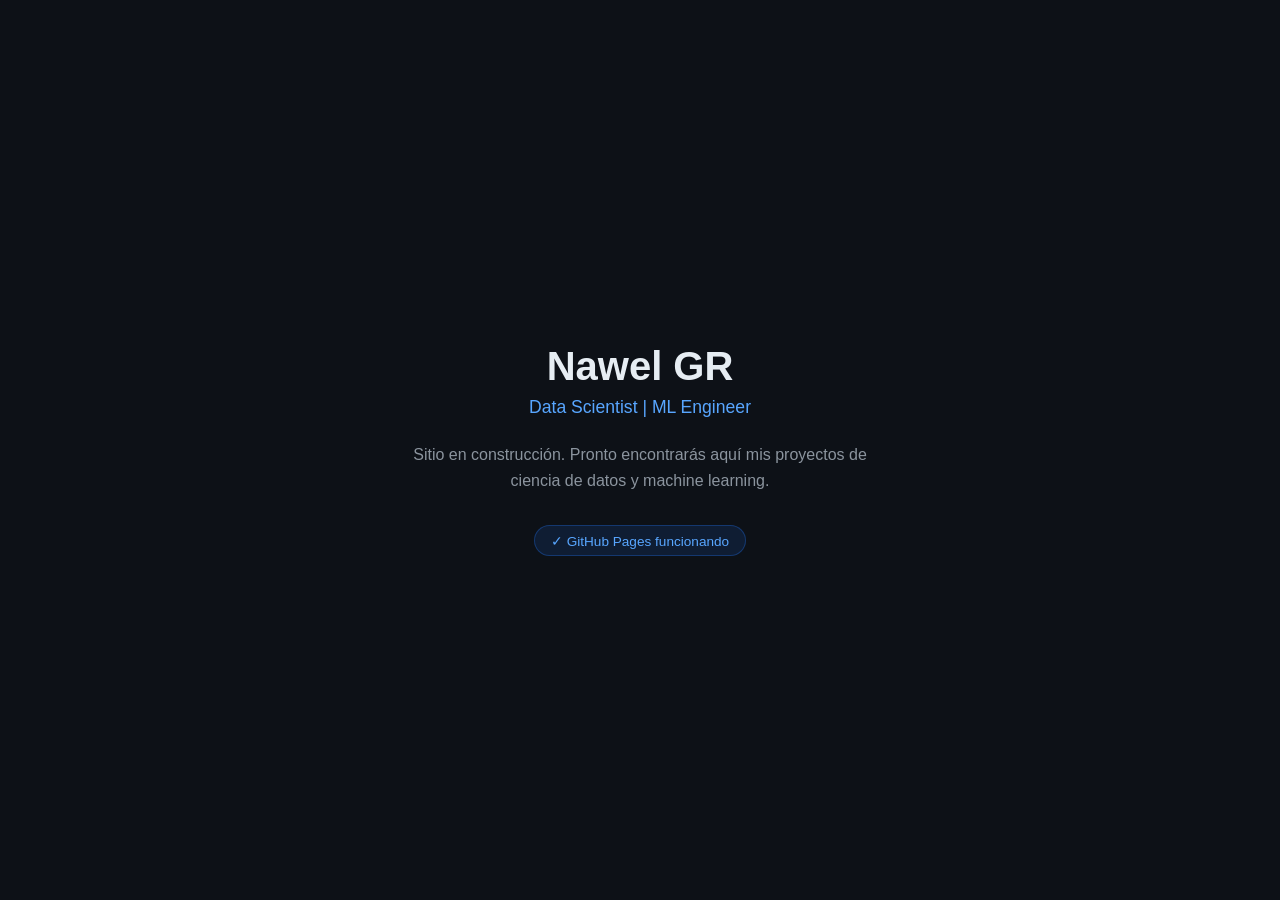
==== index.html @ 781b418b "Init" ====
<!DOCTYPE html>
<html lang="es">
<head>
  <meta charset="UTF-8">
  <meta name="viewport" content="width=device-width, initial-scale=1.0">
  <title>Nawel GR — Portafolio</title>
  <style>
    * { margin: 0; padding: 0; box-sizing: border-box; }
    body {
      font-family: -apple-system, BlinkMacSystemFont, "Segoe UI", Roboto, sans-serif;
      background: #0d1117;
      color: #e6edf3;
      min-height: 100vh;
      display: flex;
      align-items: center;
      justify-content: center;
      text-align: center;
      padding: 2rem;
    }
    .card { max-width: 500px; }
    h1 { font-size: 2.5rem; margin-bottom: 0.5rem; }
    .subtitle { color: #58a6ff; font-size: 1.1rem; margin-bottom: 1.5rem; }
    p { color: #8b949e; line-height: 1.6; }
    .badge {
      display: inline-block;
      margin-top: 2rem;
      padding: 0.4rem 1rem;
      background: #1f6feb22;
      border: 1px solid #1f6feb55;
      border-radius: 999px;
      color: #58a6ff;
      font-size: 0.85rem;
    }
  </style>
</head>
<body>
  <div class="card">
    <h1>Nawel GR</h1>
    <div class="subtitle">Data Scientist | ML Engineer</div>
    <p>Sitio en construcción. Pronto encontrarás aquí mis proyectos de ciencia de datos y machine learning.</p>
    <span class="badge">✓ GitHub Pages funcionando</span>
  </div>
</body>
</html>
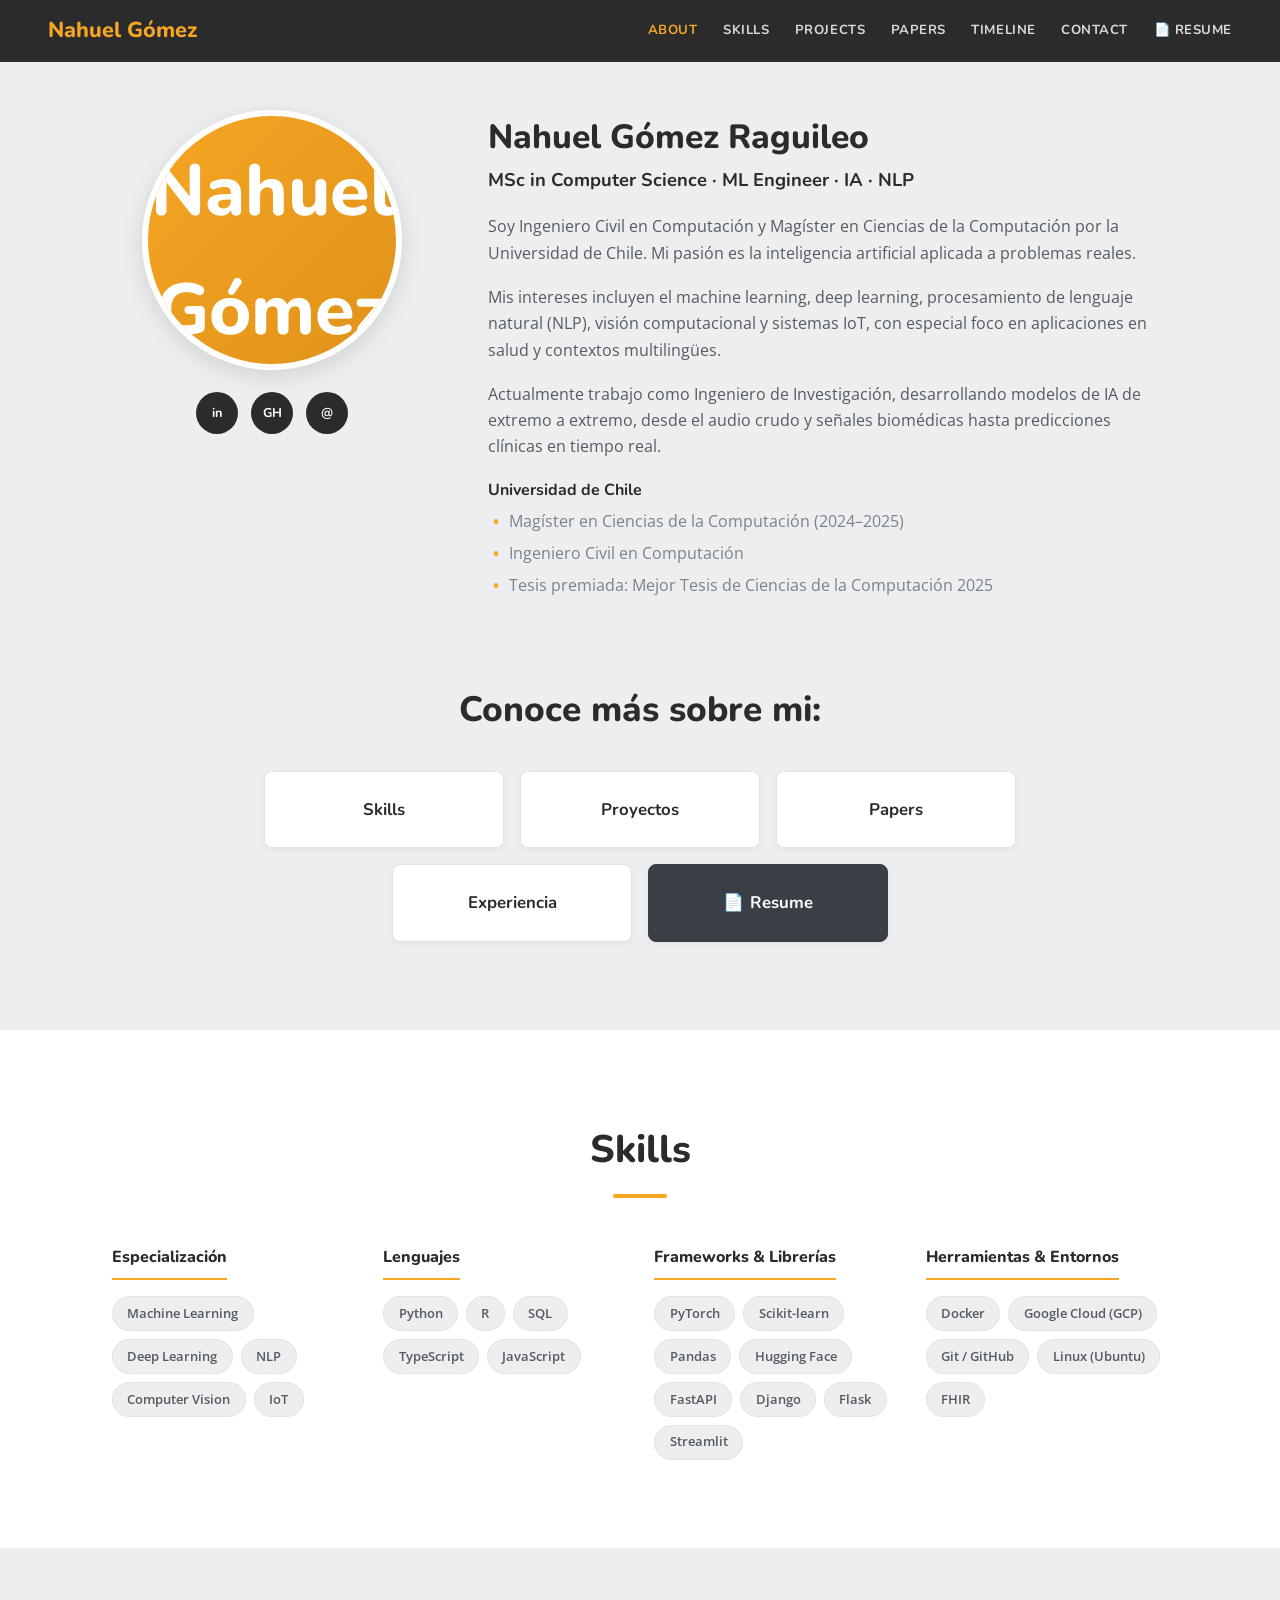
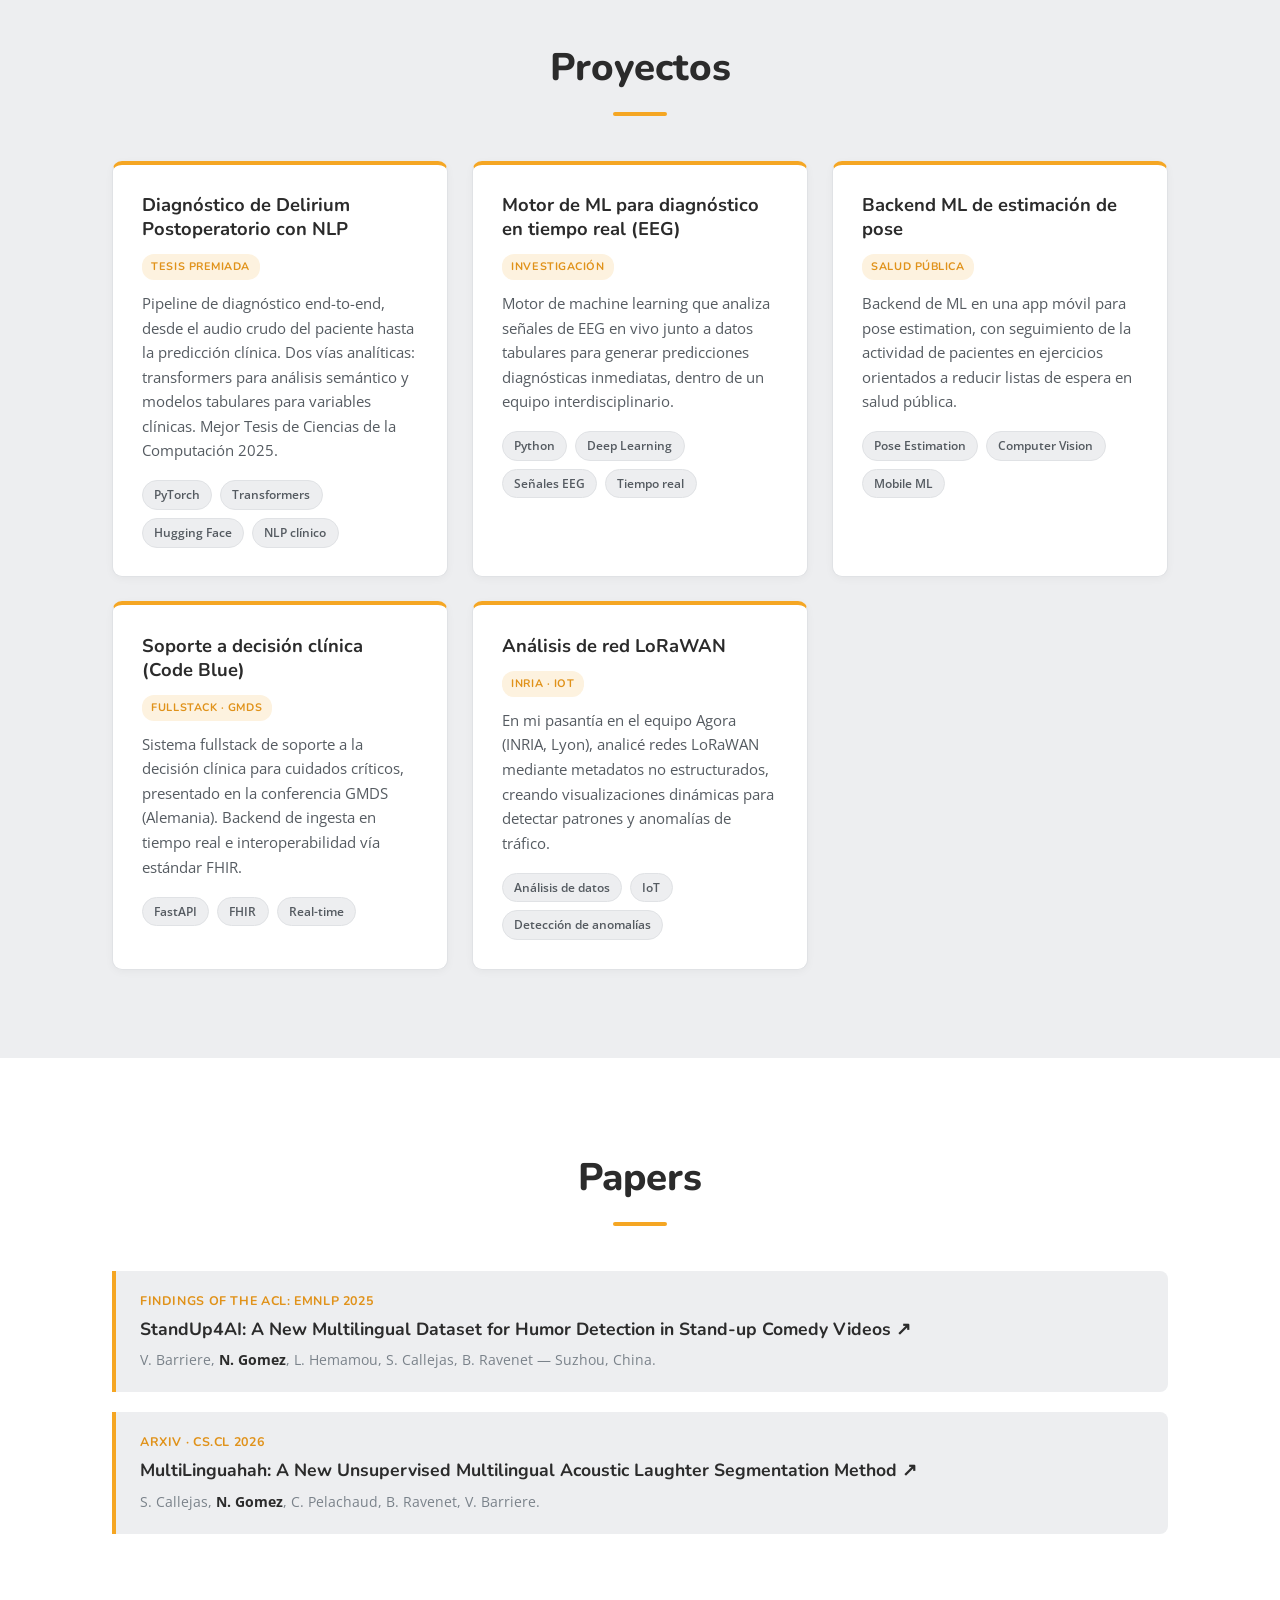
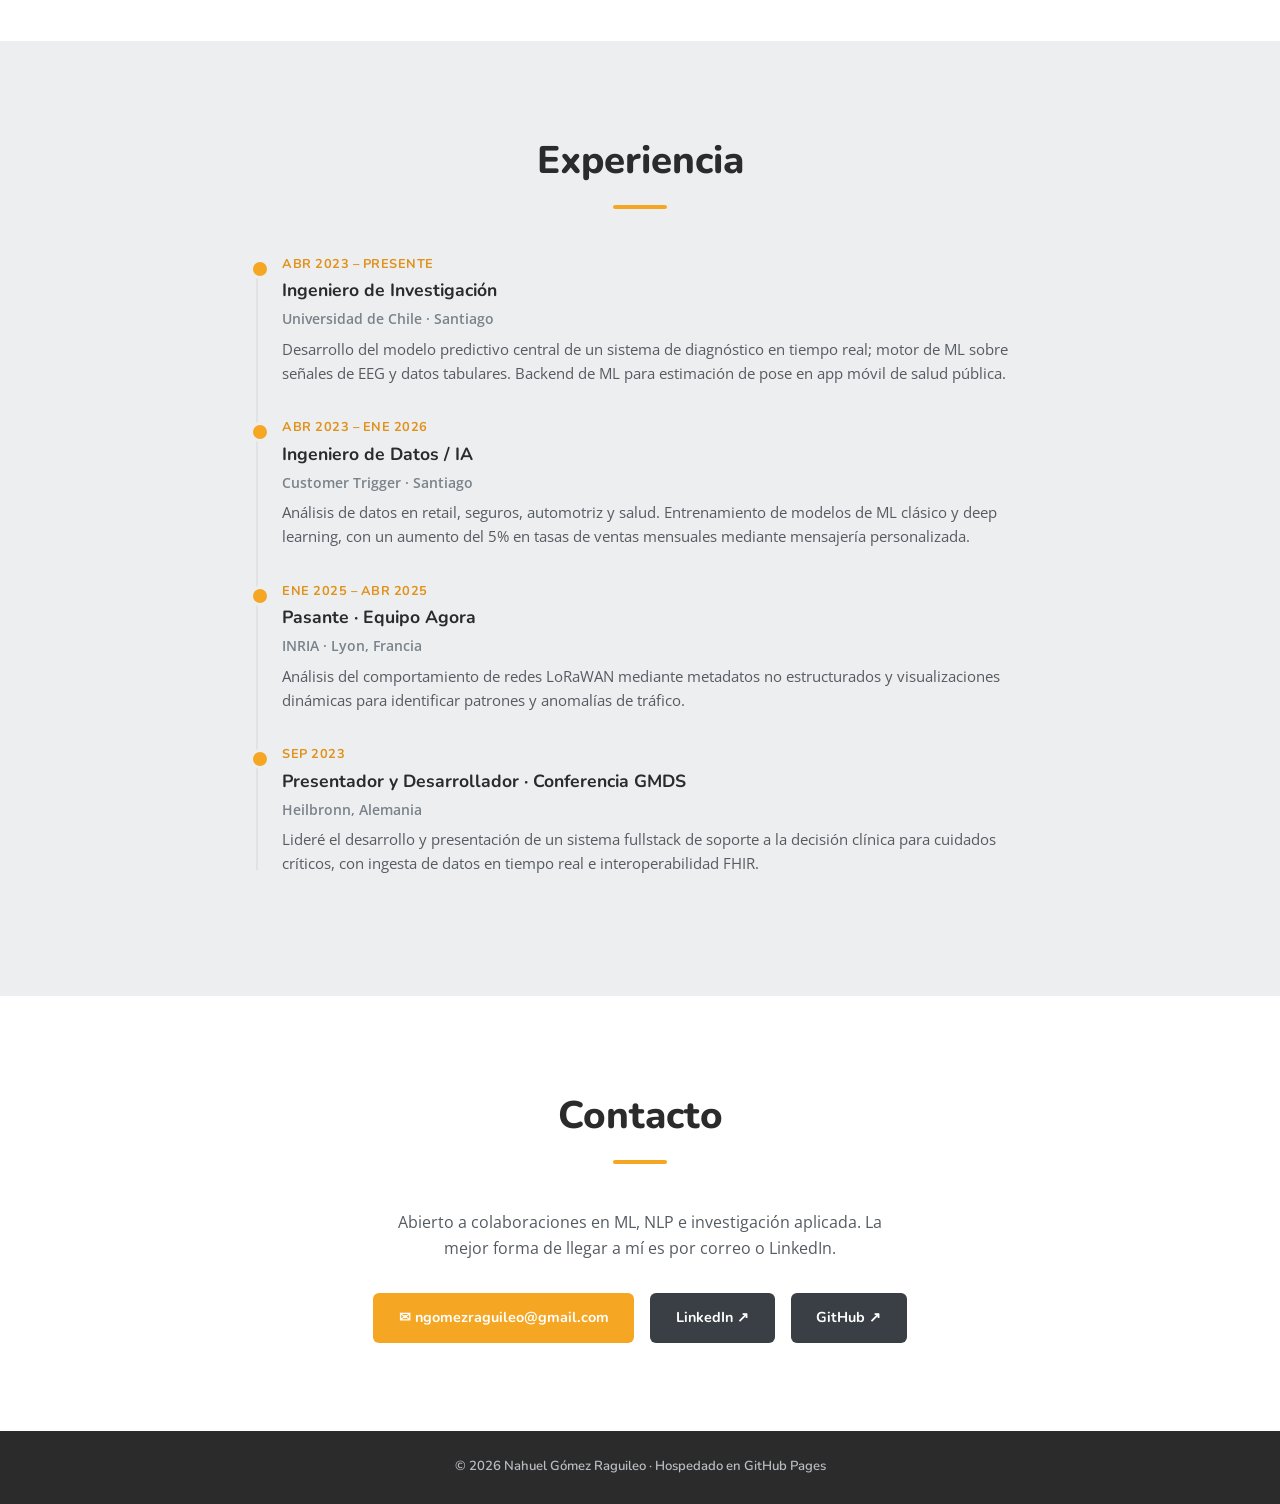
==== commit b4d66854: "Revamp index.html for personal portfolio Updated the HTML structure and styles for a personal portfo" ====
--- a/index.html
+++ b/index.html
@@ -1,44 +1,549 @@
 <!DOCTYPE html>
 <html lang="es">
 <head>
-  <meta charset="UTF-8">
-  <meta name="viewport" content="width=device-width, initial-scale=1.0">
-  <title>Nawel GR — Portafolio</title>
-  <style>
-    * { margin: 0; padding: 0; box-sizing: border-box; }
-    body {
-      font-family: -apple-system, BlinkMacSystemFont, "Segoe UI", Roboto, sans-serif;
-      background: #0d1117;
-      color: #e6edf3;
-      min-height: 100vh;
-      display: flex;
-      align-items: center;
-      justify-content: center;
-      text-align: center;
-      padding: 2rem;
-    }
-    .card { max-width: 500px; }
-    h1 { font-size: 2.5rem; margin-bottom: 0.5rem; }
-    .subtitle { color: #58a6ff; font-size: 1.1rem; margin-bottom: 1.5rem; }
-    p { color: #8b949e; line-height: 1.6; }
-    .badge {
-      display: inline-block;
-      margin-top: 2rem;
-      padding: 0.4rem 1rem;
-      background: #1f6feb22;
-      border: 1px solid #1f6feb55;
-      border-radius: 999px;
-      color: #58a6ff;
-      font-size: 0.85rem;
-    }
-  </style>
+<meta charset="UTF-8">
+<meta name="viewport" content="width=device-width, initial-scale=1.0">
+<title>Nahuel Gómez Raguileo — ML Engineer & Computer Scientist</title>
+<link rel="preconnect" href="https://fonts.googleapis.com">
+<link rel="preconnect" href="https://fonts.gstatic.com" crossorigin>
+<link href="https://fonts.googleapis.com/css2?family=Nunito:wght@600;700;800&family=Open+Sans:wght@400;600&display=swap" rel="stylesheet">
+<style>
+  :root {
+    --bg: #edeef0;
+    --white: #ffffff;
+    --nav: #2b2b2b;
+    --accent: #f5a623;
+    --accent-dark: #e0921a;
+    --heading: #2b2b2b;
+    --text: #555b61;
+    --text-soft: #7a828a;
+    --border: #e0e2e5;
+    --dark-btn: #3a3f45;
+    --dark-btn-hover: #2b2f34;
+    --head: 'Nunito', sans-serif;
+    --body: 'Open Sans', sans-serif;
+  }
+
+  * { margin: 0; padding: 0; box-sizing: border-box; }
+  html { scroll-behavior: smooth; scroll-padding-top: 80px; }
+  body {
+    font-family: var(--body);
+    background: var(--bg);
+    color: var(--text);
+    line-height: 1.65;
+    -webkit-font-smoothing: antialiased;
+  }
+  a { text-decoration: none; color: inherit; }
+  ::selection { background: var(--accent); color: #fff; }
+
+  /* -------- NAV -------- */
+  nav {
+    position: fixed;
+    top: 0; left: 0; right: 0;
+    z-index: 100;
+    background: var(--nav);
+    display: flex;
+    align-items: center;
+    justify-content: space-between;
+    padding: 0 clamp(1.2rem, 4vw, 3rem);
+    height: 62px;
+  }
+  .nav-name {
+    font-family: var(--head);
+    font-weight: 800;
+    font-size: 1.35rem;
+    color: var(--accent);
+  }
+  .nav-links { display: flex; align-items: center; gap: 1.6rem; }
+  .nav-links a {
+    font-family: var(--head);
+    font-weight: 700;
+    font-size: .82rem;
+    letter-spacing: .04em;
+    color: #d8dade;
+    text-transform: uppercase;
+    transition: color .2s;
+  }
+  .nav-links a:hover, .nav-links a.active { color: var(--accent); }
+  .nav-links a.pdf::before { content: '\1F4C4'; margin-right: .3rem; }
+  .nav-toggle { display: none; background: none; border: none; color: var(--accent); font-size: 1.6rem; cursor: pointer; }
+
+  /* -------- LAYOUT -------- */
+  .container { max-width: 1120px; margin: 0 auto; padding: 0 clamp(1.2rem, 4vw, 2rem); }
+  section { padding: clamp(3rem, 7vw, 5.5rem) 0; }
+  .section-title {
+    font-family: var(--head);
+    font-weight: 800;
+    font-size: clamp(1.8rem, 4vw, 2.4rem);
+    color: var(--heading);
+    text-align: center;
+    margin-bottom: 2.8rem;
+  }
+  .section-title::after {
+    content: '';
+    display: block;
+    width: 54px; height: 4px;
+    background: var(--accent);
+    border-radius: 2px;
+    margin: .8rem auto 0;
+  }
+
+  /* -------- HERO / ABOUT -------- */
+  #about { padding-top: calc(62px + 3rem); }
+  .hero {
+    display: grid;
+    grid-template-columns: 320px 1fr;
+    gap: 3.5rem;
+    align-items: start;
+  }
+  .hero-photo-col { text-align: center; }
+  .photo {
+    width: 260px; height: 260px;
+    border-radius: 50%;
+    margin: 0 auto;
+    object-fit: cover;
+    border: 6px solid var(--white);
+    box-shadow: 0 6px 22px rgba(0,0,0,.12);
+    background: linear-gradient(135deg, #f5a623, #e0921a);
+    display: flex;
+    align-items: center;
+    justify-content: center;
+    font-family: var(--head);
+    font-weight: 800;
+    font-size: 4.5rem;
+    color: #fff;
+  }
+  .socials { display: flex; justify-content: center; gap: .8rem; margin-top: 1.4rem; }
+  .socials a {
+    width: 42px; height: 42px;
+    border-radius: 50%;
+    background: var(--nav);
+    color: #fff;
+    display: flex;
+    align-items: center;
+    justify-content: center;
+    font-family: var(--head);
+    font-weight: 700;
+    font-size: .8rem;
+    transition: background .2s, transform .2s;
+  }
+  .socials a:hover { background: var(--accent); transform: translateY(-2px); }
+
+  .hero-name { font-family: var(--head); font-weight: 800; font-size: 2.1rem; color: var(--heading); }
+  .hero-role { font-family: var(--head); font-weight: 700; font-size: 1.15rem; color: var(--heading); margin-bottom: 1.4rem; }
+  .hero-text p { margin-bottom: 1.1rem; }
+  .hero-text .edu-title { font-family: var(--head); font-weight: 700; color: var(--heading); margin-bottom: .3rem; }
+  .hero-text ul { list-style: none; margin-bottom: 1.1rem; }
+  .hero-text ul li {
+    position: relative;
+    padding-left: 1.3rem;
+    margin-bottom: .35rem;
+    color: var(--text-soft);
+  }
+  .hero-text ul li::before { content: '•'; position: absolute; left: .3rem; color: var(--accent); font-weight: 700; }
+
+  /* -------- QUICK CARDS -------- */
+  .quick { text-align: center; }
+  .quick h2 { font-family: var(--head); font-weight: 800; font-size: clamp(1.6rem,4vw,2.2rem); color: var(--heading); margin-bottom: 2rem; }
+  .quick-grid { display: flex; flex-wrap: wrap; gap: 1rem; justify-content: center; max-width: 760px; margin: 0 auto; }
+  .quick-card {
+    flex: 1 1 200px;
+    max-width: 240px;
+    background: var(--white);
+    border: 1px solid var(--border);
+    border-radius: 8px;
+    padding: 1.5rem 1rem;
+    font-family: var(--head);
+    font-weight: 700;
+    font-size: 1.05rem;
+    color: var(--heading);
+    box-shadow: 0 2px 6px rgba(0,0,0,.05);
+    transition: transform .2s, box-shadow .2s, border-color .2s;
+  }
+  .quick-card:hover { transform: translateY(-3px); box-shadow: 0 8px 18px rgba(0,0,0,.1); border-color: var(--accent); }
+  .quick-card.dark { background: var(--dark-btn); color: #fff; border-color: var(--dark-btn); }
+  .quick-card.dark:hover { background: var(--dark-btn-hover); }
+  .quick-card.dark::before { content: '\1F4C4'; margin-right: .4rem; }
+
+  /* -------- SKILLS -------- */
+  #skills { background: var(--white); }
+  .skills-grid { display: grid; grid-template-columns: repeat(auto-fit, minmax(230px,1fr)); gap: 1.8rem; }
+  .skill-group h4 {
+    font-family: var(--head);
+    font-weight: 800;
+    font-size: 1rem;
+    color: var(--heading);
+    margin-bottom: 1rem;
+    padding-bottom: .5rem;
+    border-bottom: 2px solid var(--accent);
+    display: inline-block;
+  }
+  .chips { display: flex; flex-wrap: wrap; gap: .5rem; }
+  .chip {
+    background: var(--bg);
+    border: 1px solid var(--border);
+    border-radius: 20px;
+    padding: .35rem .9rem;
+    font-size: .82rem;
+    font-weight: 600;
+    color: var(--text);
+  }
+
+  /* -------- PROJECTS -------- */
+  .projects-grid { display: grid; grid-template-columns: repeat(auto-fit, minmax(320px,1fr)); gap: 1.5rem; }
+  .project {
+    background: var(--white);
+    border: 1px solid var(--border);
+    border-radius: 10px;
+    padding: 1.8rem;
+    box-shadow: 0 2px 8px rgba(0,0,0,.04);
+    transition: transform .2s, box-shadow .2s;
+    border-top: 4px solid var(--accent);
+  }
+  .project:hover { transform: translateY(-3px); box-shadow: 0 10px 24px rgba(0,0,0,.09); }
+  .project-head { display: flex; justify-content: space-between; align-items: flex-start; gap: .8rem; margin-bottom: .7rem; flex-wrap: wrap; }
+  .project h3 { font-family: var(--head); font-weight: 700; font-size: 1.15rem; color: var(--heading); line-height: 1.3; }
+  .project-tag { font-family: var(--head); font-weight: 700; font-size: .68rem; text-transform: uppercase; letter-spacing: .05em; color: var(--accent-dark); background: #fdf2df; padding: .25rem .6rem; border-radius: 12px; white-space: nowrap; }
+  .project p { font-size: .93rem; margin-bottom: 1.1rem; }
+  .project .chips .chip { font-size: .74rem; padding: .25rem .7rem; }
+
+  /* -------- PAPERS -------- */
+  #papers { background: var(--white); }
+  .paper {
+    border-left: 4px solid var(--accent);
+    background: var(--bg);
+    border-radius: 0 8px 8px 0;
+    padding: 1.3rem 1.5rem;
+    margin-bottom: 1.2rem;
+  }
+  .paper-venue { font-family: var(--head); font-weight: 700; font-size: .78rem; color: var(--accent-dark); text-transform: uppercase; letter-spacing: .05em; margin-bottom: .4rem; }
+  .paper h3 { font-family: var(--head); font-weight: 700; font-size: 1.1rem; color: var(--heading); margin-bottom: .4rem; line-height: 1.35; }
+  .paper h3 a:hover { color: var(--accent-dark); }
+  .paper-authors { font-size: .88rem; color: var(--text-soft); }
+  .paper-authors .me { color: var(--heading); font-weight: 700; }
+
+  /* -------- TIMELINE -------- */
+  .timeline { position: relative; max-width: 780px; margin: 0 auto; padding-left: 2rem; }
+  .timeline::before { content: ''; position: absolute; left: 6px; top: 6px; bottom: 6px; width: 2px; background: var(--border); }
+  .tl-item { position: relative; margin-bottom: 2rem; }
+  .tl-item::before { content: ''; position: absolute; left: -2rem; top: 5px; width: 14px; height: 14px; border-radius: 50%; background: var(--accent); border: 3px solid var(--bg); }
+  .tl-date { font-family: var(--head); font-weight: 700; font-size: .8rem; color: var(--accent-dark); text-transform: uppercase; letter-spacing: .04em; }
+  .tl-item h3 { font-family: var(--head); font-weight: 700; font-size: 1.1rem; color: var(--heading); margin: .1rem 0 .1rem; }
+  .tl-item .place { font-size: .88rem; color: var(--text-soft); font-weight: 600; margin-bottom: .4rem; }
+  .tl-item p { font-size: .92rem; }
+
+  /* -------- CONTACT -------- */
+  #contact { background: var(--white); text-align: center; }
+  .contact-sub { max-width: 500px; margin: 0 auto 2rem; }
+  .contact-btns { display: flex; justify-content: center; gap: 1rem; flex-wrap: wrap; }
+  .btn {
+    font-family: var(--head);
+    font-weight: 700;
+    font-size: .9rem;
+    padding: .8rem 1.6rem;
+    border-radius: 6px;
+    transition: all .2s;
+  }
+  .btn-accent { background: var(--accent); color: #fff; }
+  .btn-accent:hover { background: var(--accent-dark); }
+  .btn-dark { background: var(--dark-btn); color: #fff; }
+  .btn-dark:hover { background: var(--dark-btn-hover); }
+
+  footer { background: var(--nav); color: #b9bdc2; text-align: center; padding: 1.6rem; font-family: var(--head); font-weight: 600; font-size: .82rem; }
+
+  /* -------- RESPONSIVE -------- */
+  @media (max-width: 820px) {
+    .nav-links { display: none; }
+    .nav-links.open { display: flex; flex-direction: column; position: absolute; top: 62px; right: 0; background: var(--nav); padding: 1rem 1.5rem; gap: 1rem; width: 220px; }
+    .nav-toggle { display: block; }
+    .hero { grid-template-columns: 1fr; gap: 2rem; text-align: center; }
+    .hero-text ul li { text-align: left; }
+    .hero-text { text-align: left; }
+  }
+  @media (prefers-reduced-motion: reduce) { * { scroll-behavior: auto !important; transition: none !important; } }
+</style>
 </head>
 <body>
-  <div class="card">
-    <h1>Nawel GR</h1>
-    <div class="subtitle">Data Scientist | ML Engineer</div>
-    <p>Sitio en construcción. Pronto encontrarás aquí mis proyectos de ciencia de datos y machine learning.</p>
-    <span class="badge">✓ GitHub Pages funcionando</span>
-  </div>
+
+<nav>
+  <a href="#about" class="nav-name">Nahuel Gómez</a>
+  <button class="nav-toggle" id="navToggle">☰</button>
+  <div class="nav-links" id="navLinks">
+    <a href="#about" class="active">About</a>
+    <a href="#skills">Skills</a>
+    <a href="#projects">Projects</a>
+    <a href="#papers">Papers</a>
+    <a href="#timeline">Timeline</a>
+    <a href="#contact">Contact</a>
+    <a href="CV-Nahuel.pdf" class="pdf" download>Resume</a>
+  </div>
+</nav>
+
+<!-- ABOUT / HERO -->
+<section id="about">
+  <div class="container">
+    <div class="hero">
+      <div class="hero-photo-col">
+        <img class="photo" src="profile.jpg" alt="Nahuel Gómez">
+        <div class="socials">
+          <a href="https://linkedin.com/in/nahuel" target="_blank" rel="noopener" title="LinkedIn">in</a>
+          <a href="https://github.com/Nawel-GR" target="_blank" rel="noopener" title="GitHub">GH</a>
+          <a href="mailto:ngomezraguileo@gmail.com" title="Email">@</a>
+        </div>
+      </div>
+      <div class="hero-text">
+        <h1 class="hero-name">Nahuel Gómez Raguileo</h1>
+        <p class="hero-role">MSc in Computer Science · ML Engineer · IA · NLP</p>
+        <p>Soy Ingeniero Civil en Computación y Magíster en Ciencias de la Computación por la Universidad de Chile. Mi pasión es la inteligencia artificial aplicada a problemas reales.</p>
+        <p>Mis intereses incluyen el machine learning, deep learning, procesamiento de lenguaje natural (NLP), visión computacional y sistemas IoT, con especial foco en aplicaciones en salud y contextos multilingües.</p>
+        <p>Actualmente trabajo como Ingeniero de Investigación, desarrollando modelos de IA de extremo a extremo, desde el audio crudo y señales biomédicas hasta predicciones clínicas en tiempo real.</p>
+        <p class="edu-title">Universidad de Chile</p>
+        <ul>
+          <li>Magíster en Ciencias de la Computación (2024–2025)</li>
+          <li>Ingeniero Civil en Computación</li>
+          <li>Tesis premiada: Mejor Tesis de Ciencias de la Computación 2025</li>
+        </ul>
+      </div>
+    </div>
+
+    <!-- QUICK CARDS -->
+    <div class="quick" style="margin-top:4rem;">
+      <h2>Conoce más sobre mi:</h2>
+      <div class="quick-grid">
+        <a href="#skills" class="quick-card">Skills</a>
+        <a href="#projects" class="quick-card">Proyectos</a>
+        <a href="#papers" class="quick-card">Papers</a>
+        <a href="#timeline" class="quick-card">Experiencia</a>
+        <a href="CV-Nahuel.pdf" class="quick-card dark" download>Resume</a>
+      </div>
+    </div>
+  </div>
+</section>
+
+<!-- SKILLS -->
+<section id="skills">
+  <div class="container">
+    <h2 class="section-title">Skills</h2>
+    <div class="skills-grid">
+      <div class="skill-group">
+        <h4>Especialización</h4>
+        <div class="chips">
+          <span class="chip">Machine Learning</span>
+          <span class="chip">Deep Learning</span>
+          <span class="chip">NLP</span>
+          <span class="chip">Computer Vision</span>
+          <span class="chip">IoT</span>
+        </div>
+      </div>
+      <div class="skill-group">
+        <h4>Lenguajes</h4>
+        <div class="chips">
+          <span class="chip">Python</span>
+          <span class="chip">R</span>
+          <span class="chip">SQL</span>
+          <span class="chip">TypeScript</span>
+          <span class="chip">JavaScript</span>
+        </div>
+      </div>
+      <div class="skill-group">
+        <h4>Frameworks & Librerías</h4>
+        <div class="chips">
+          <span class="chip">PyTorch</span>
+          <span class="chip">Scikit-learn</span>
+          <span class="chip">Pandas</span>
+          <span class="chip">Hugging Face</span>
+          <span class="chip">FastAPI</span>
+          <span class="chip">Django</span>
+          <span class="chip">Flask</span>
+          <span class="chip">Streamlit</span>
+        </div>
+      </div>
+      <div class="skill-group">
+        <h4>Herramientas & Entornos</h4>
+        <div class="chips">
+          <span class="chip">Docker</span>
+          <span class="chip">Google Cloud (GCP)</span>
+          <span class="chip">Git / GitHub</span>
+          <span class="chip">Linux (Ubuntu)</span>
+          <span class="chip">FHIR</span>
+        </div>
+      </div>
+    </div>
+  </div>
+</section>
+
+<!-- PROJECTS -->
+<section id="projects">
+  <div class="container">
+    <h2 class="section-title">Proyectos</h2>
+    <div class="projects-grid">
+
+      <article class="project">
+        <div class="project-head">
+          <h3>Diagnóstico de Delirium Postoperatorio con NLP</h3>
+          <span class="project-tag">Tesis premiada</span>
+        </div>
+        <p>Pipeline de diagnóstico end-to-end, desde el audio crudo del paciente hasta la predicción clínica. Dos vías analíticas: transformers para análisis semántico y modelos tabulares para variables clínicas. Mejor Tesis de Ciencias de la Computación 2025.</p>
+        <div class="chips">
+          <span class="chip">PyTorch</span>
+          <span class="chip">Transformers</span>
+          <span class="chip">Hugging Face</span>
+          <span class="chip">NLP clínico</span>
+        </div>
+      </article>
+
+      <article class="project">
+        <div class="project-head">
+          <h3>Motor de ML para diagnóstico en tiempo real (EEG)</h3>
+          <span class="project-tag">Investigación</span>
+        </div>
+        <p>Motor de machine learning que analiza señales de EEG en vivo junto a datos tabulares para generar predicciones diagnósticas inmediatas, dentro de un equipo interdisciplinario.</p>
+        <div class="chips">
+          <span class="chip">Python</span>
+          <span class="chip">Deep Learning</span>
+          <span class="chip">Señales EEG</span>
+          <span class="chip">Tiempo real</span>
+        </div>
+      </article>
+
+      <article class="project">
+        <div class="project-head">
+          <h3>Backend ML de estimación de pose</h3>
+          <span class="project-tag">Salud pública</span>
+        </div>
+        <p>Backend de ML en una app móvil para pose estimation, con seguimiento de la actividad de pacientes en ejercicios orientados a reducir listas de espera en salud pública.</p>
+        <div class="chips">
+          <span class="chip">Pose Estimation</span>
+          <span class="chip">Computer Vision</span>
+          <span class="chip">Mobile ML</span>
+        </div>
+      </article>
+
+      <article class="project">
+        <div class="project-head">
+          <h3>Soporte a decisión clínica (Code Blue)</h3>
+          <span class="project-tag">Fullstack · GMDS</span>
+        </div>
+        <p>Sistema fullstack de soporte a la decisión clínica para cuidados críticos, presentado en la conferencia GMDS (Alemania). Backend de ingesta en tiempo real e interoperabilidad vía estándar FHIR.</p>
+        <div class="chips">
+          <span class="chip">FastAPI</span>
+          <span class="chip">FHIR</span>
+          <span class="chip">Real-time</span>
+        </div>
+      </article>
+
+      <article class="project">
+        <div class="project-head">
+          <h3>Análisis de red LoRaWAN</h3>
+          <span class="project-tag">INRIA · IoT</span>
+        </div>
+        <p>En mi pasantía en el equipo Agora (INRIA, Lyon), analicé redes LoRaWAN mediante metadatos no estructurados, creando visualizaciones dinámicas para detectar patrones y anomalías de tráfico.</p>
+        <div class="chips">
+          <span class="chip">Análisis de datos</span>
+          <span class="chip">IoT</span>
+          <span class="chip">Detección de anomalías</span>
+        </div>
+      </article>
+
+    </div>
+  </div>
+</section>
+
+<!-- PAPERS -->
+<section id="papers">
+  <div class="container">
+    <h2 class="section-title">Papers</h2>
+
+    <div class="paper">
+      <div class="paper-venue">Findings of the ACL: EMNLP 2025</div>
+      <h3><a href="https://aclanthology.org/2025.findings-emnlp.919/" target="_blank" rel="noopener">StandUp4AI: A New Multilingual Dataset for Humor Detection in Stand-up Comedy Videos ↗</a></h3>
+      <p class="paper-authors">V. Barriere, <span class="me">N. Gomez</span>, L. Hemamou, S. Callejas, B. Ravenet — Suzhou, China.</p>
+    </div>
+
+    <div class="paper">
+      <div class="paper-venue">arXiv · cs.CL 2026</div>
+      <h3><a href="https://arxiv.org/abs/2605.06309" target="_blank" rel="noopener">MultiLinguahah: A New Unsupervised Multilingual Acoustic Laughter Segmentation Method ↗</a></h3>
+      <p class="paper-authors">S. Callejas, <span class="me">N. Gomez</span>, C. Pelachaud, B. Ravenet, V. Barriere.</p>
+    </div>
+
+  </div>
+</section>
+
+<!-- TIMELINE -->
+<section id="timeline">
+  <div class="container">
+    <h2 class="section-title">Experiencia</h2>
+    <div class="timeline">
+
+      <div class="tl-item">
+        <div class="tl-date">Abr 2023 – Presente</div>
+        <h3>Ingeniero de Investigación</h3>
+        <div class="place">Universidad de Chile · Santiago</div>
+        <p>Desarrollo del modelo predictivo central de un sistema de diagnóstico en tiempo real; motor de ML sobre señales de EEG y datos tabulares. Backend de ML para estimación de pose en app móvil de salud pública.</p>
+      </div>
+
+      <div class="tl-item">
+        <div class="tl-date">Abr 2023 – Ene 2026</div>
+        <h3>Ingeniero de Datos / IA</h3>
+        <div class="place">Customer Trigger · Santiago</div>
+        <p>Análisis de datos en retail, seguros, automotriz y salud. Entrenamiento de modelos de ML clásico y deep learning, con un aumento del 5% en tasas de ventas mensuales mediante mensajería personalizada.</p>
+      </div>
+
+      <div class="tl-item">
+        <div class="tl-date">Ene 2025 – Abr 2025</div>
+        <h3>Pasante · Equipo Agora</h3>
+        <div class="place">INRIA · Lyon, Francia</div>
+        <p>Análisis del comportamiento de redes LoRaWAN mediante metadatos no estructurados y visualizaciones dinámicas para identificar patrones y anomalías de tráfico.</p>
+      </div>
+
+      <div class="tl-item">
+        <div class="tl-date">Sep 2023</div>
+        <h3>Presentador y Desarrollador · Conferencia GMDS</h3>
+        <div class="place">Heilbronn, Alemania</div>
+        <p>Lideré el desarrollo y presentación de un sistema fullstack de soporte a la decisión clínica para cuidados críticos, con ingesta de datos en tiempo real e interoperabilidad FHIR.</p>
+      </div>
+
+    </div>
+  </div>
+</section>
+
+<!-- CONTACT -->
+<section id="contact">
+  <div class="container">
+    <h2 class="section-title">Contacto</h2>
+    <p class="contact-sub">Abierto a colaboraciones en ML, NLP e investigación aplicada. La mejor forma de llegar a mí es por correo o LinkedIn.</p>
+    <div class="contact-btns">
+      <a href="mailto:ngomezraguileo@gmail.com" class="btn btn-accent">✉ ngomezraguileo@gmail.com</a>
+      <a href="https://linkedin.com/in/nahuel" target="_blank" rel="noopener" class="btn btn-dark">LinkedIn ↗</a>
+      <a href="https://github.com/Nawel-GR" target="_blank" rel="noopener" class="btn btn-dark">GitHub ↗</a>
+    </div>
+  </div>
+</section>
+
+<footer>
+  © <span id="year"></span> Nahuel Gómez Raguileo · Hospedado en GitHub Pages
+</footer>
+
+<script>
+  // Mobile menu
+  const toggle = document.getElementById('navToggle');
+  const links = document.getElementById('navLinks');
+  toggle.addEventListener('click', () => links.classList.toggle('open'));
+  links.querySelectorAll('a').forEach(a => a.addEventListener('click', () => links.classList.remove('open')));
+
+  // Active nav link on scroll
+  const sections = document.querySelectorAll('section[id]');
+  const navA = document.querySelectorAll('.nav-links a[href^="#"]');
+  window.addEventListener('scroll', () => {
+    let current = '';
+    sections.forEach(s => {
+      if (window.scrollY >= s.offsetTop - 120) current = s.id;
+    });
+    navA.forEach(a => a.classList.toggle('active', a.getAttribute('href') === '#' + current));
+  });
+
+  document.getElementById('year').textContent = new Date().getFullYear();
+</script>
+
 </body>
 </html>
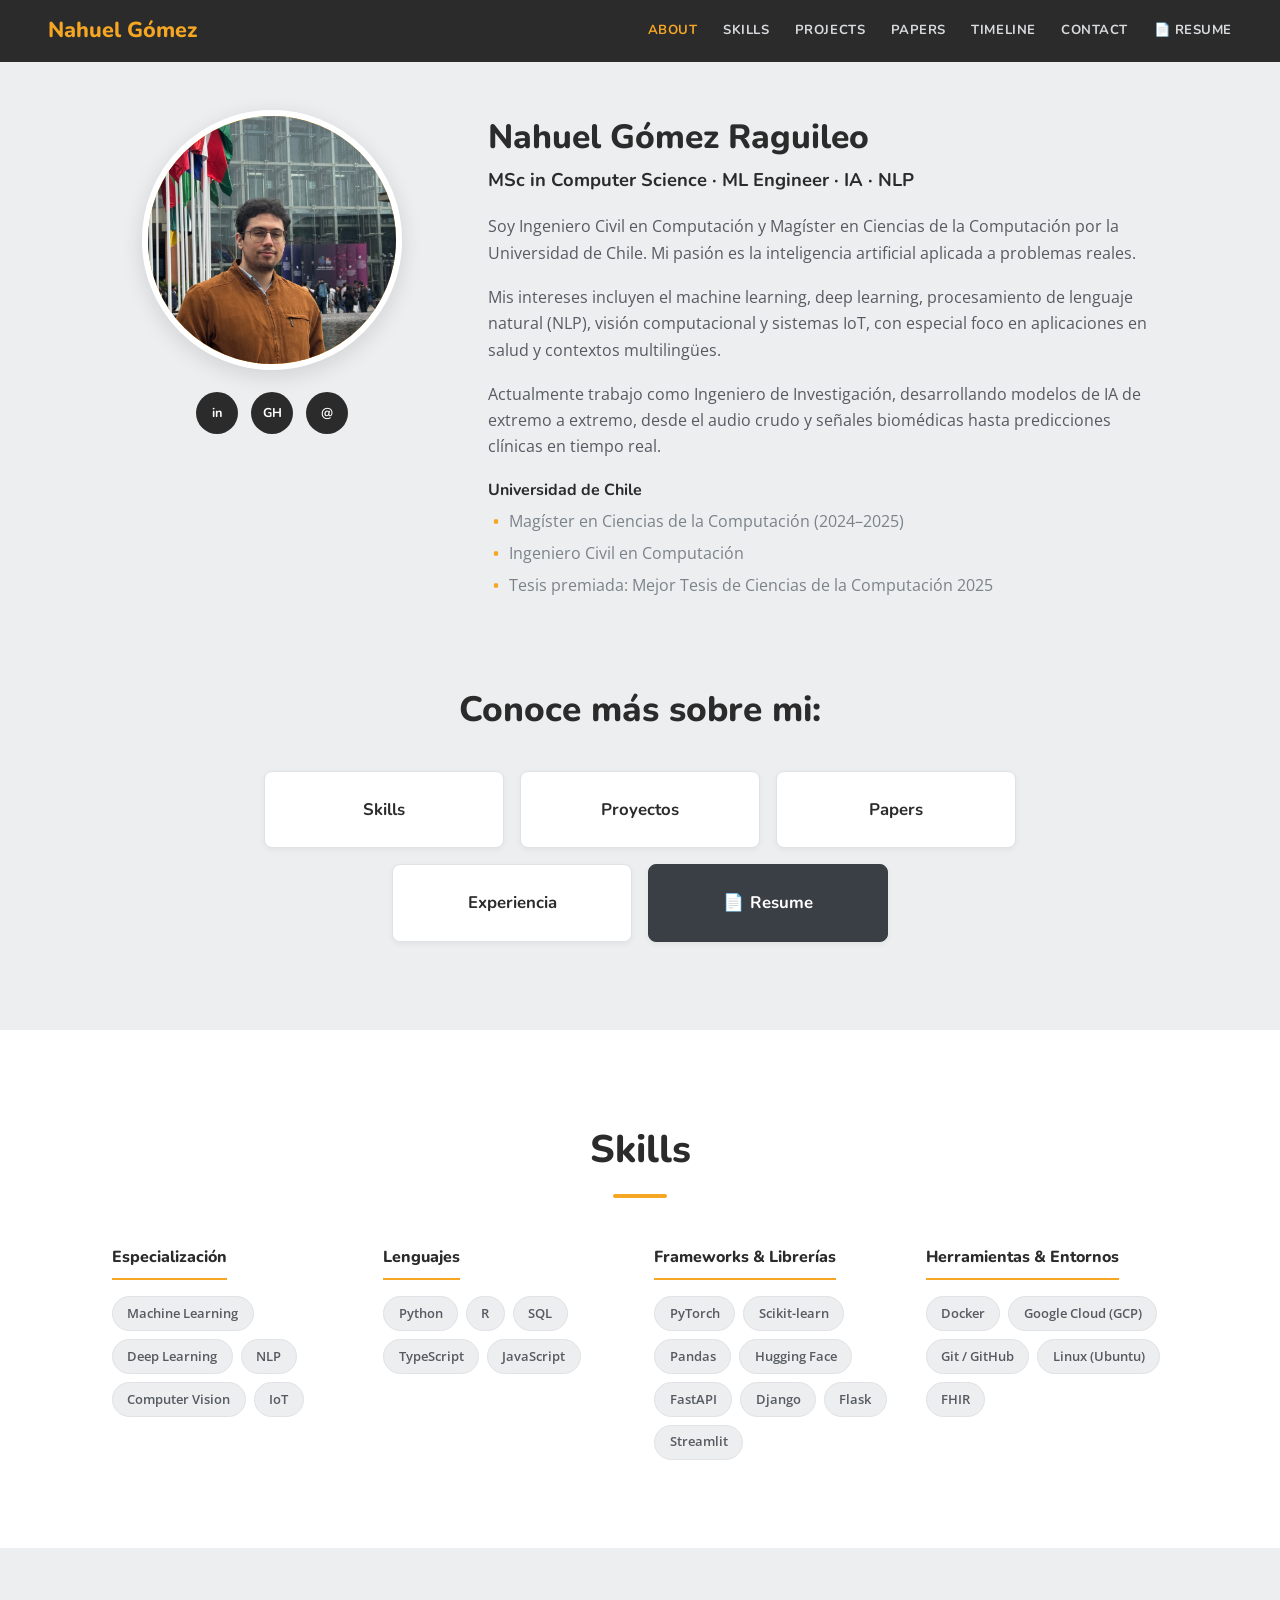
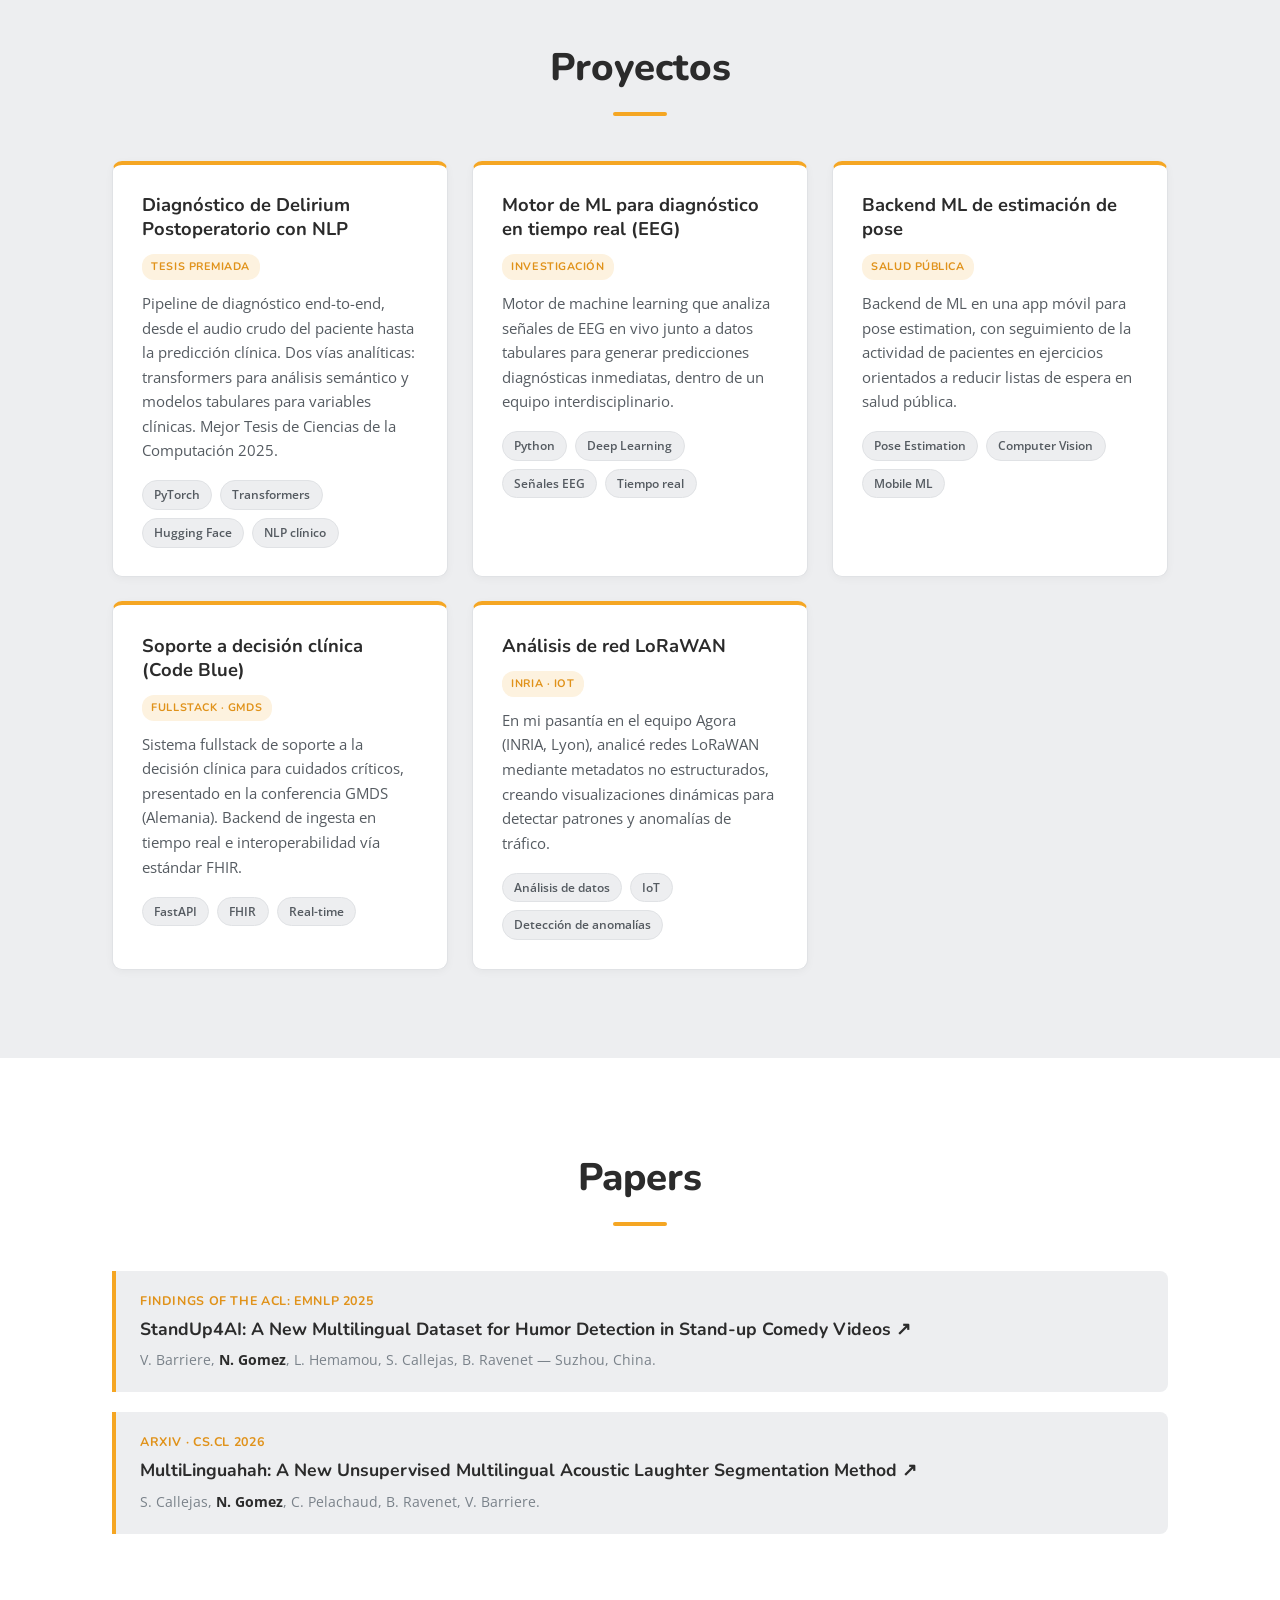
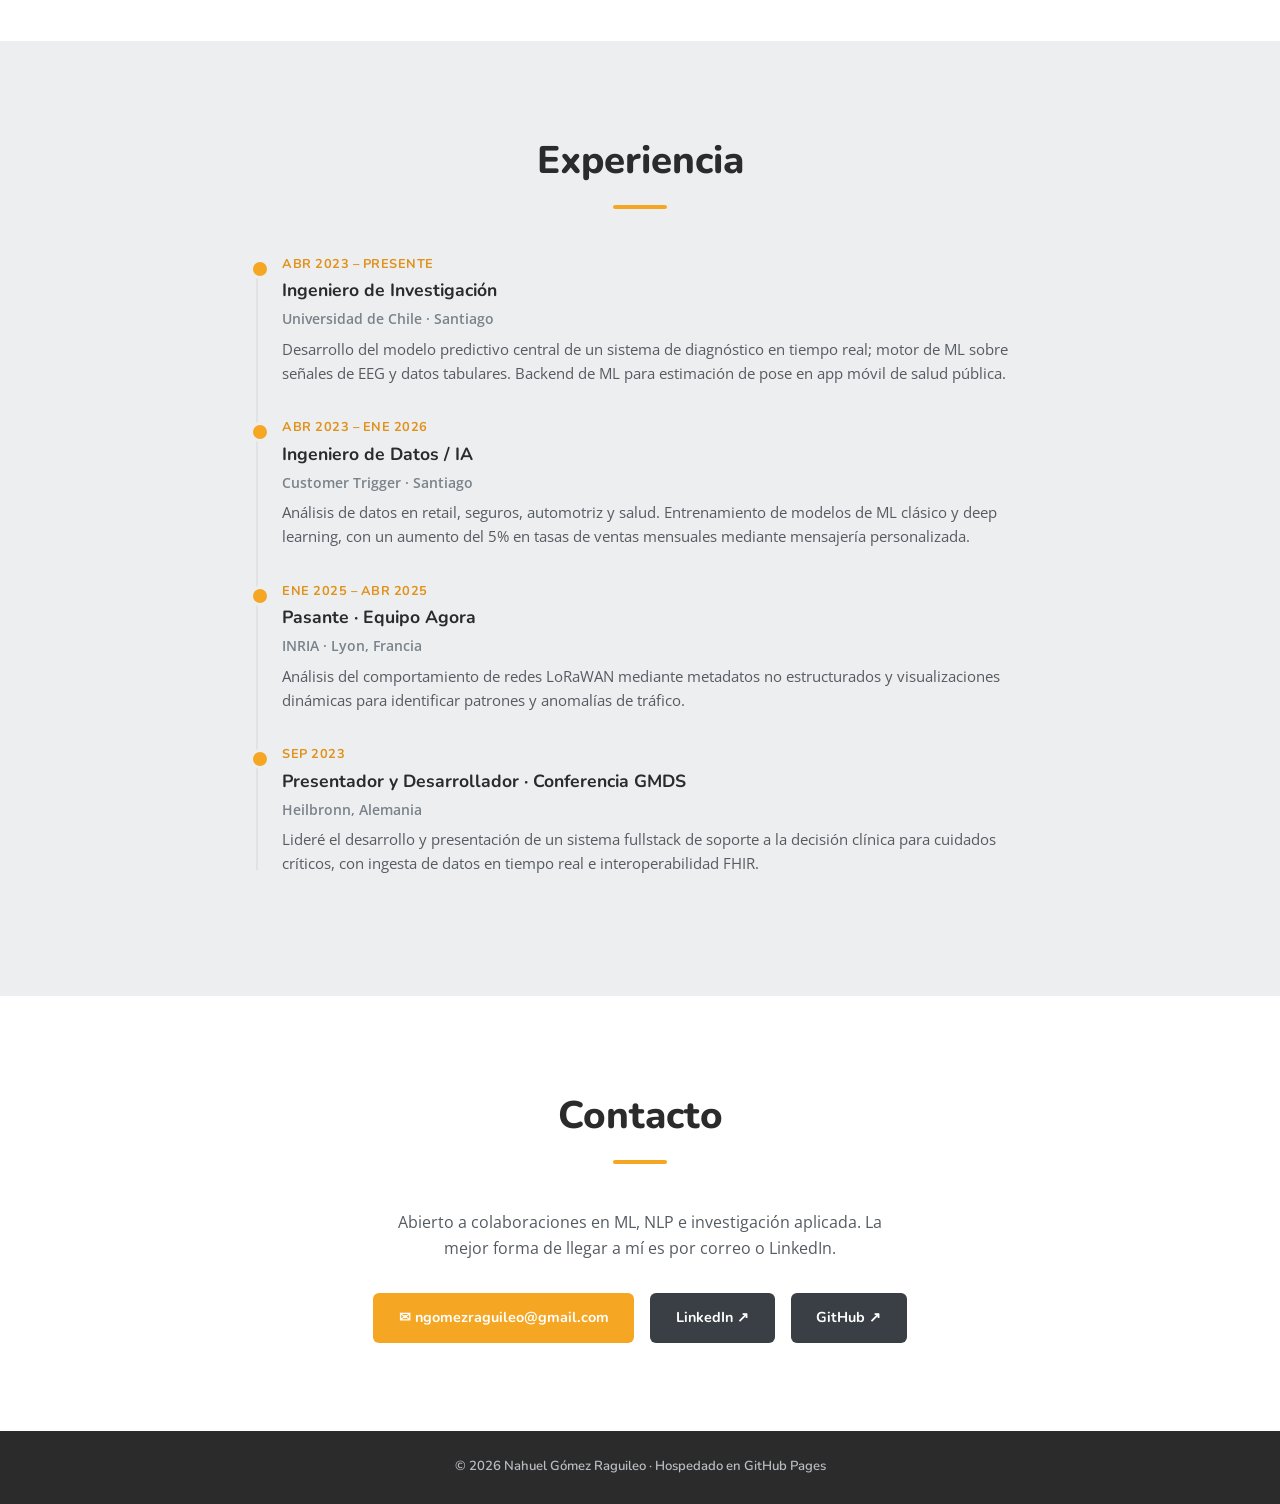
==== commit 10f63f86: "update: profile photo" ====
--- a/index.html
+++ b/index.html
@@ -284,7 +284,7 @@
   <div class="container">
     <div class="hero">
       <div class="hero-photo-col">
-        <img class="photo" src="profile.jpg" alt="Nahuel Gómez">
+        <img class="photo" src="profile.png" alt="Nahuel Gómez">
         <div class="socials">
           <a href="https://linkedin.com/in/nahuel" target="_blank" rel="noopener" title="LinkedIn">in</a>
           <a href="https://github.com/Nawel-GR" target="_blank" rel="noopener" title="GitHub">GH</a>
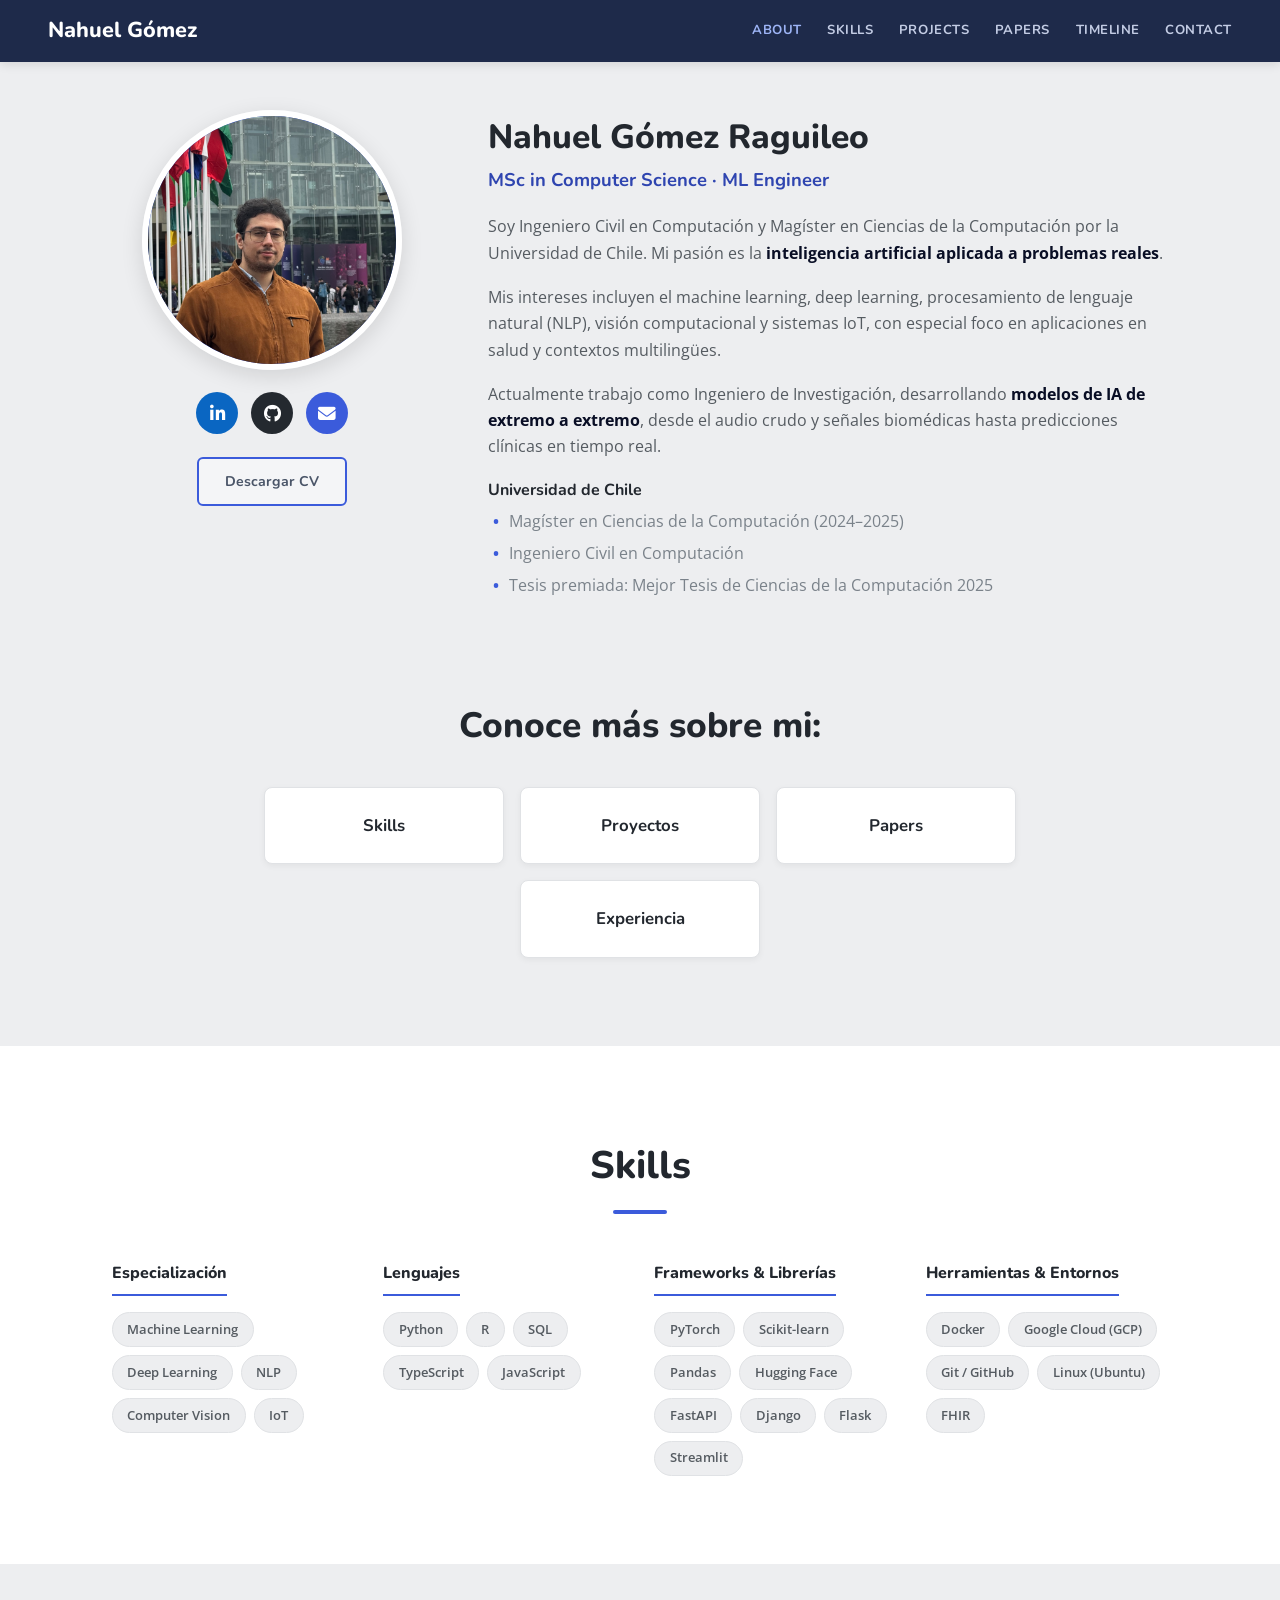
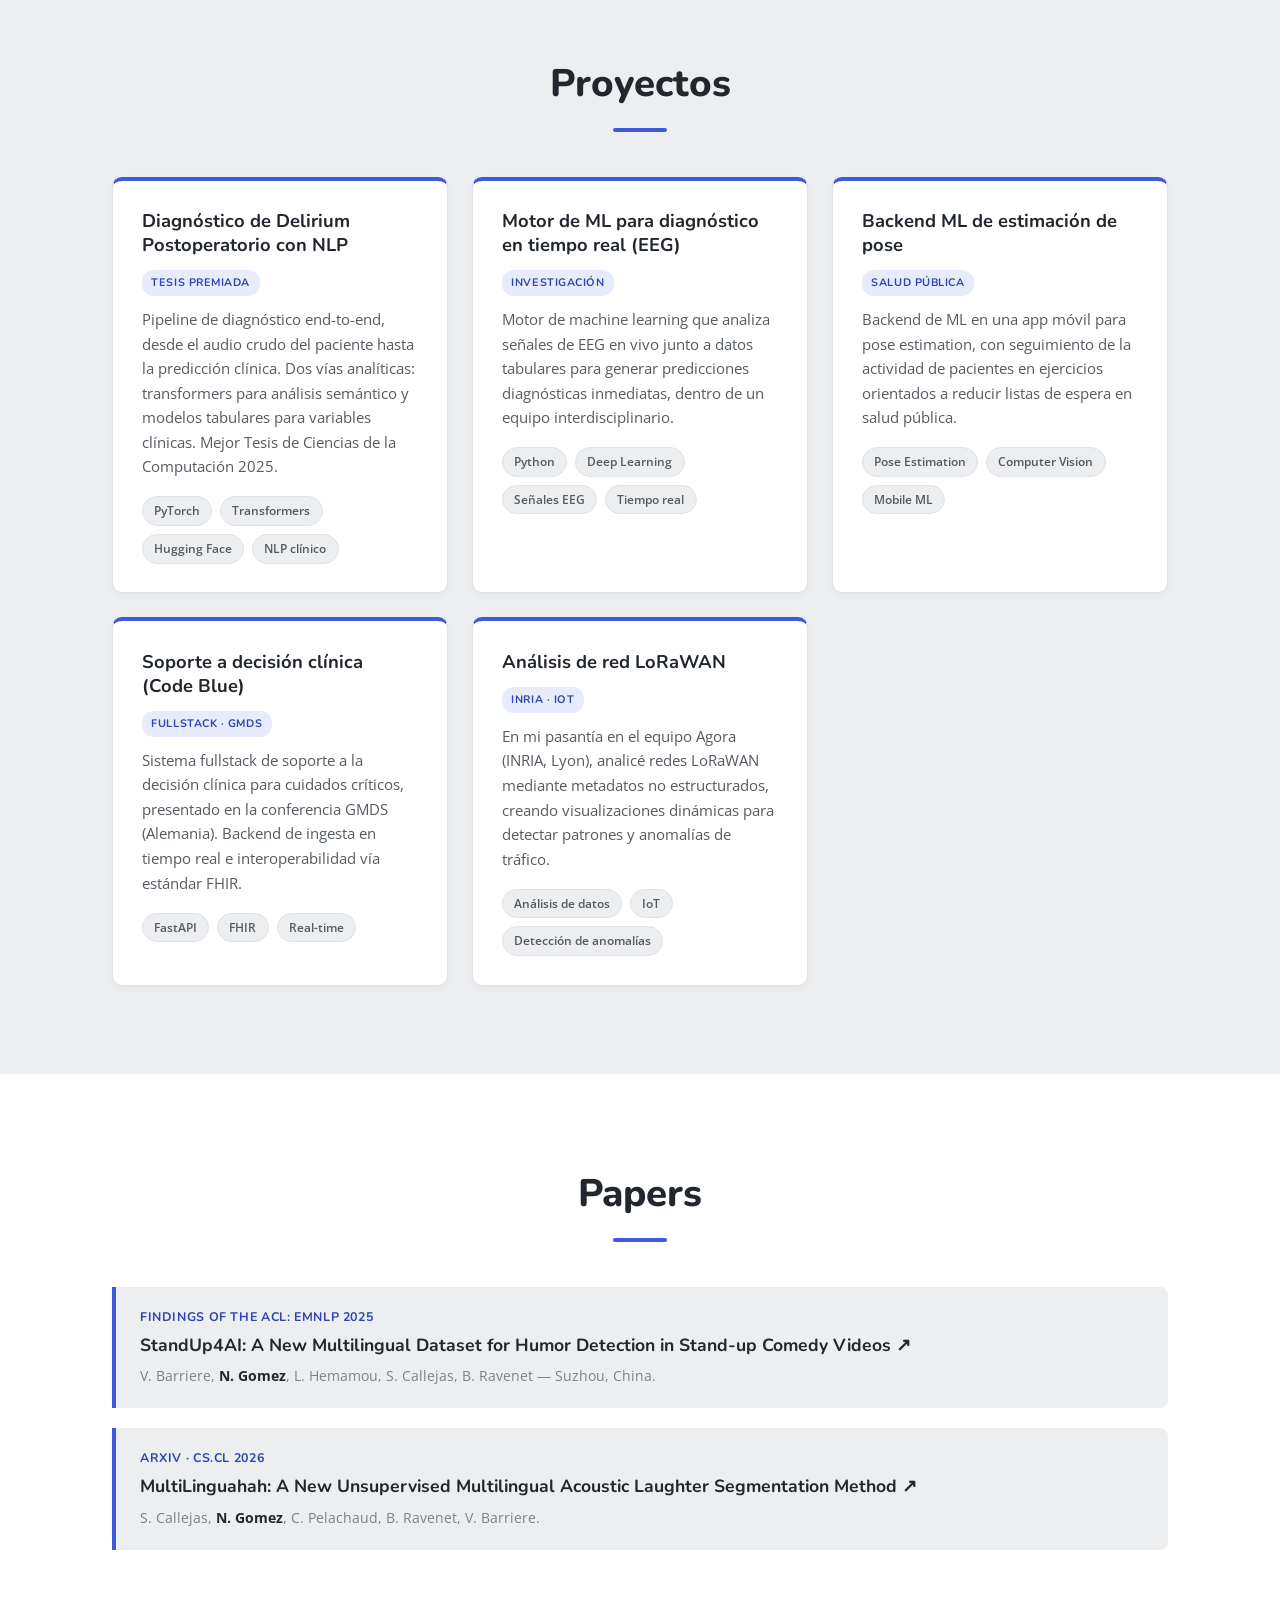
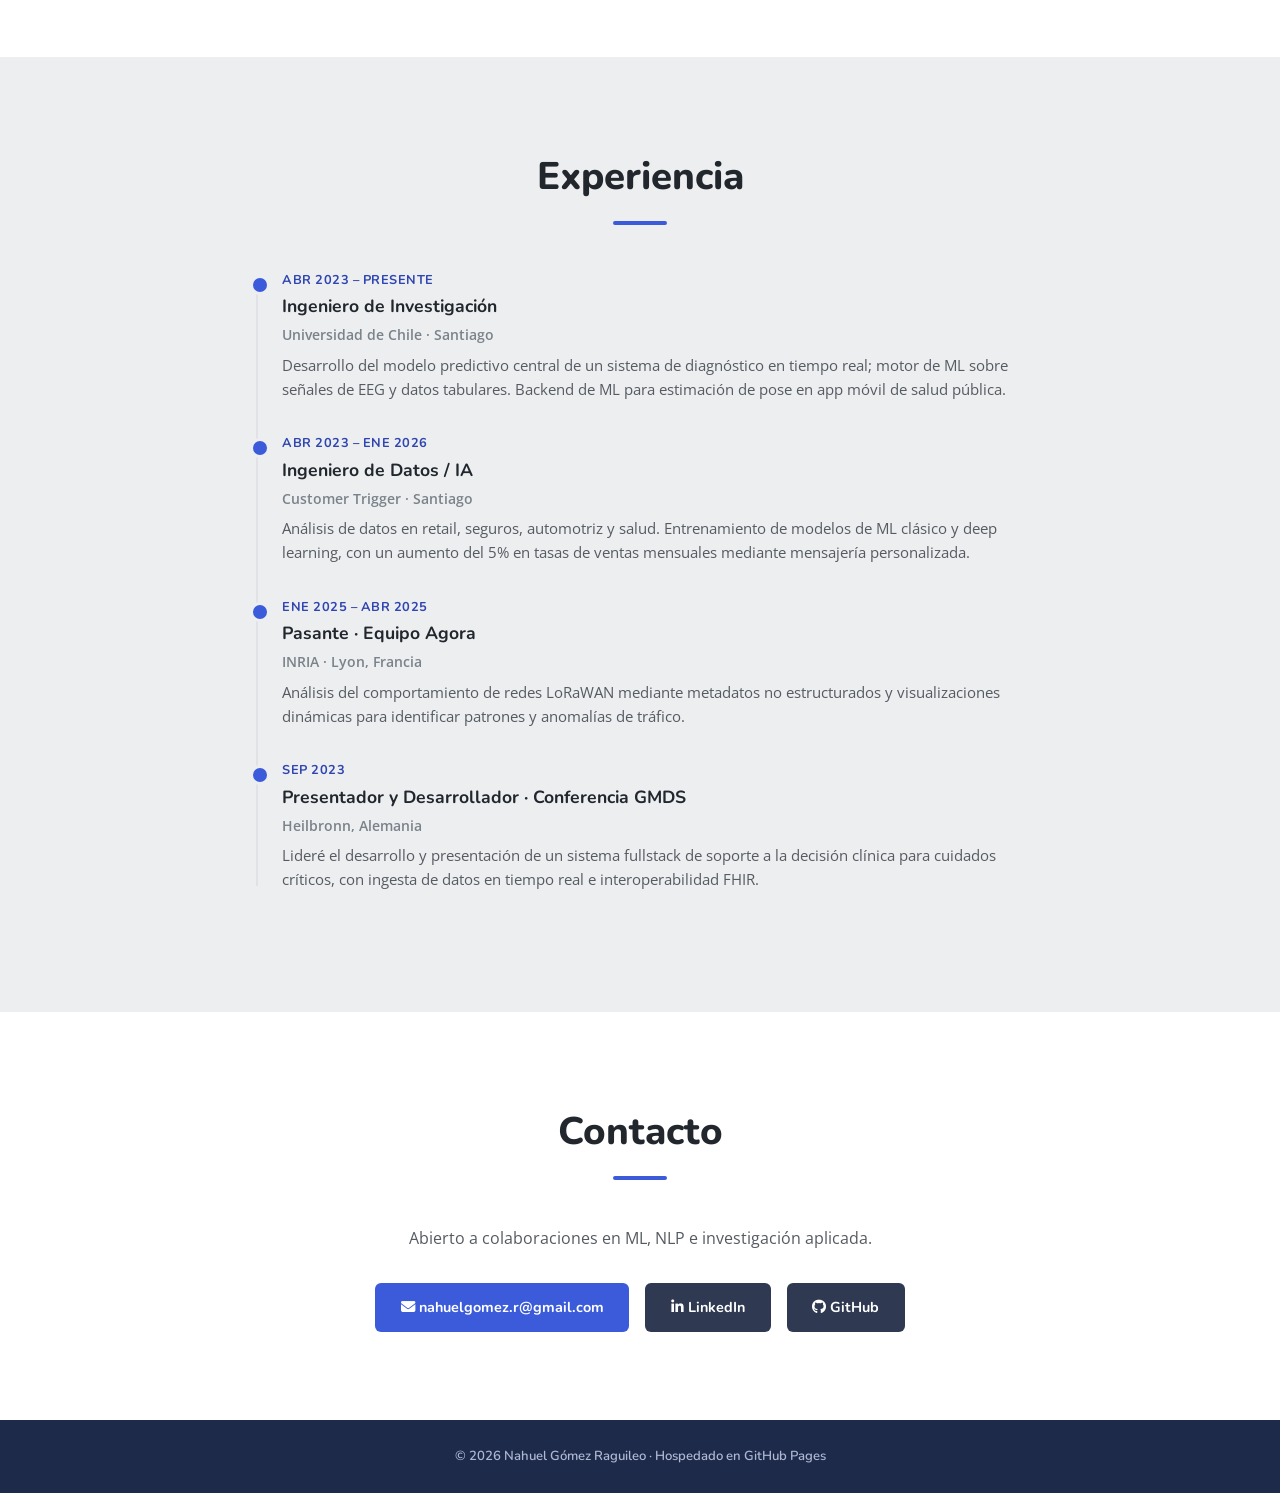
==== commit e3a3c1af: "Update: Changed color and social" ====
--- a/index.html
+++ b/index.html
@@ -4,6 +4,7 @@
 <meta charset="UTF-8">
 <meta name="viewport" content="width=device-width, initial-scale=1.0">
 <title>Nahuel Gómez Raguileo — ML Engineer & Computer Scientist</title>
+<link rel="stylesheet" href="https://cdnjs.cloudflare.com/ajax/libs/font-awesome/6.5.1/css/all.min.css">
 <link rel="preconnect" href="https://fonts.googleapis.com">
 <link rel="preconnect" href="https://fonts.gstatic.com" crossorigin>
 <link href="https://fonts.googleapis.com/css2?family=Nunito:wght@600;700;800&family=Open+Sans:wght@400;600&display=swap" rel="stylesheet">
@@ -11,15 +12,20 @@
   :root {
     --bg: #edeef0;
     --white: #ffffff;
-    --nav: #2b2b2b;
-    --accent: #f5a623;
-    --accent-dark: #e0921a;
-    --heading: #2b2b2b;
+    --nav: #1e2a4a;            /* azul-pizarra oscuro para la barra */
+    --nav-hover: #2a3a63;
+    --accent: #3b5bdb;         /* azul menos agresivo (índigo suave) */
+    --accent-dark: #2f45b0;
+    --accent-soft: #e7ecfb;    /* azul muy claro para fondos de tags */
+    --heading: #22272e;
     --text: #555b61;
     --text-soft: #7a828a;
     --border: #e0e2e5;
-    --dark-btn: #3a3f45;
-    --dark-btn-hover: #2b2f34;
+    --dark-btn: #2f3a52;
+    --dark-btn-hover: #22293b;
+    /* colores de marca para redes */
+    --linkedin: #0a66c2;
+    --github: #24292f;
     --head: 'Nunito', sans-serif;
     --body: 'Open Sans', sans-serif;
   }
@@ -47,12 +53,13 @@
     justify-content: space-between;
     padding: 0 clamp(1.2rem, 4vw, 3rem);
     height: 62px;
+    box-shadow: 0 2px 10px rgba(0,0,0,.12);
   }
   .nav-name {
     font-family: var(--head);
     font-weight: 800;
     font-size: 1.35rem;
-    color: var(--accent);
+    color: #ffffff;
   }
   .nav-links { display: flex; align-items: center; gap: 1.6rem; }
   .nav-links a {
@@ -60,13 +67,13 @@
     font-weight: 700;
     font-size: .82rem;
     letter-spacing: .04em;
-    color: #d8dade;
+    color: #c3cce4;
     text-transform: uppercase;
     transition: color .2s;
   }
-  .nav-links a:hover, .nav-links a.active { color: var(--accent); }
+  .nav-links a:hover, .nav-links a.active { color: #9db4f5; }
   .nav-links a.pdf::before { content: '\1F4C4'; margin-right: .3rem; }
-  .nav-toggle { display: none; background: none; border: none; color: var(--accent); font-size: 1.6rem; cursor: pointer; }
+  .nav-toggle { display: none; background: none; border: none; color: #fff; font-size: 1.6rem; cursor: pointer; }
 
   /* -------- LAYOUT -------- */
   .container { max-width: 1120px; margin: 0 auto; padding: 0 clamp(1.2rem, 4vw, 2rem); }
@@ -104,7 +111,7 @@
     object-fit: cover;
     border: 6px solid var(--white);
     box-shadow: 0 6px 22px rgba(0,0,0,.12);
-    background: linear-gradient(135deg, #f5a623, #e0921a);
+    background: linear-gradient(135deg, #3b5bdb, #2f45b0);
     display: flex;
     align-items: center;
     justify-content: center;
@@ -117,21 +124,39 @@
   .socials a {
     width: 42px; height: 42px;
     border-radius: 50%;
-    background: var(--nav);
     color: #fff;
     display: flex;
     align-items: center;
     justify-content: center;
     font-family: var(--head);
     font-weight: 700;
-    font-size: .8rem;
+    font-size: 1.1rem;
+    transition: transform .2s, filter .2s;
+  }
+  .socials a:hover { transform: translateY(-3px); filter: brightness(1.1); }
+  .socials .s-linkedin { background: var(--linkedin); }
+  .socials .s-github   { background: var(--github); }
+  .socials .s-mail     { background: var(--accent); }
+
+  .btn-cv {
+    display: inline-block;
+    margin-top: 1.4rem;
+    font-family: var(--head);
+    font-weight: 700;
+    font-size: .88rem;
+    padding: .7rem 1.6rem;
+    border-radius: 6px;
+    background: #f4f5f7;
+    color: #4a5568;
+    border: 2px solid var(--accent);
     transition: background .2s, transform .2s;
   }
-  .socials a:hover { background: var(--accent); transform: translateY(-2px); }
+  .btn-cv:hover { background: #e7ecfb; transform: translateY(-2px); }
 
   .hero-name { font-family: var(--head); font-weight: 800; font-size: 2.1rem; color: var(--heading); }
-  .hero-role { font-family: var(--head); font-weight: 700; font-size: 1.15rem; color: var(--heading); margin-bottom: 1.4rem; }
+  .hero-role { font-family: var(--head); font-weight: 700; font-size: 1.15rem; color: var(--accent-dark); margin-bottom: 1.4rem; }
   .hero-text p { margin-bottom: 1.1rem; }
+  .hero-text p strong { color: #090e25; font-weight: 700; }
   .hero-text .edu-title { font-family: var(--head); font-weight: 700; color: var(--heading); margin-bottom: .3rem; }
   .hero-text ul { list-style: none; margin-bottom: 1.1rem; }
   .hero-text ul li {
@@ -160,7 +185,7 @@
     box-shadow: 0 2px 6px rgba(0,0,0,.05);
     transition: transform .2s, box-shadow .2s, border-color .2s;
   }
-  .quick-card:hover { transform: translateY(-3px); box-shadow: 0 8px 18px rgba(0,0,0,.1); border-color: var(--accent); }
+  .quick-card:hover { transform: translateY(-3px); box-shadow: 0 8px 18px rgba(59,91,219,.18); border-color: var(--accent); }
   .quick-card.dark { background: var(--dark-btn); color: #fff; border-color: var(--dark-btn); }
   .quick-card.dark:hover { background: var(--dark-btn-hover); }
   .quick-card.dark::before { content: '\1F4C4'; margin-right: .4rem; }
@@ -200,10 +225,10 @@
     transition: transform .2s, box-shadow .2s;
     border-top: 4px solid var(--accent);
   }
-  .project:hover { transform: translateY(-3px); box-shadow: 0 10px 24px rgba(0,0,0,.09); }
+  .project:hover { transform: translateY(-3px); box-shadow: 0 10px 24px rgba(59,91,219,.14); }
   .project-head { display: flex; justify-content: space-between; align-items: flex-start; gap: .8rem; margin-bottom: .7rem; flex-wrap: wrap; }
   .project h3 { font-family: var(--head); font-weight: 700; font-size: 1.15rem; color: var(--heading); line-height: 1.3; }
-  .project-tag { font-family: var(--head); font-weight: 700; font-size: .68rem; text-transform: uppercase; letter-spacing: .05em; color: var(--accent-dark); background: #fdf2df; padding: .25rem .6rem; border-radius: 12px; white-space: nowrap; }
+  .project-tag { font-family: var(--head); font-weight: 700; font-size: .68rem; text-transform: uppercase; letter-spacing: .05em; color: var(--accent-dark); background: var(--accent-soft); padding: .25rem .6rem; border-radius: 12px; white-space: nowrap; }
   .project p { font-size: .93rem; margin-bottom: 1.1rem; }
   .project .chips .chip { font-size: .74rem; padding: .25rem .7rem; }
 
@@ -249,7 +274,7 @@
   .btn-dark { background: var(--dark-btn); color: #fff; }
   .btn-dark:hover { background: var(--dark-btn-hover); }
 
-  footer { background: var(--nav); color: #b9bdc2; text-align: center; padding: 1.6rem; font-family: var(--head); font-weight: 600; font-size: .82rem; }
+  footer { background: var(--nav); color: #aeb8d4; text-align: center; padding: 1.6rem; font-family: var(--head); font-weight: 600; font-size: .82rem; }
 
   /* -------- RESPONSIVE -------- */
   @media (max-width: 820px) {
@@ -275,7 +300,6 @@
     <a href="#papers">Papers</a>
     <a href="#timeline">Timeline</a>
     <a href="#contact">Contact</a>
-    <a href="CV-Nahuel.pdf" class="pdf" download>Resume</a>
   </div>
 </nav>
 
@@ -286,17 +310,18 @@
       <div class="hero-photo-col">
         <img class="photo" src="profile.png" alt="Nahuel Gómez">
         <div class="socials">
-          <a href="https://linkedin.com/in/nahuel" target="_blank" rel="noopener" title="LinkedIn">in</a>
-          <a href="https://github.com/Nawel-GR" target="_blank" rel="noopener" title="GitHub">GH</a>
-          <a href="mailto:ngomezraguileo@gmail.com" title="Email">@</a>
-        </div>
+          <a href="https://www.linkedin.com/in/nahuel-gomez-raguileo/" target="_blank" rel="noopener" title="LinkedIn" class="s-linkedin"><i class="fa-brands fa-linkedin-in"></i></a>
+          <a href="https://github.com/Nawel-GR" target="_blank" rel="noopener" title="GitHub" class="s-github"><i class="fa-brands fa-github"></i></a>
+          <a href="mailto:nahuelgomez.r@gmail.com" title="Email" class="s-mail"><i class="fa-solid fa-envelope"></i></a>
+        </div>
+        <a href="CV-Nahuel.pdf" class="btn-cv" download>Descargar CV</a>
       </div>
       <div class="hero-text">
         <h1 class="hero-name">Nahuel Gómez Raguileo</h1>
-        <p class="hero-role">MSc in Computer Science · ML Engineer · IA · NLP</p>
-        <p>Soy Ingeniero Civil en Computación y Magíster en Ciencias de la Computación por la Universidad de Chile. Mi pasión es la inteligencia artificial aplicada a problemas reales.</p>
+        <p class="hero-role">MSc in Computer Science · ML Engineer</p>
+        <p>Soy Ingeniero Civil en Computación y Magíster en Ciencias de la Computación por la Universidad de Chile. Mi pasión es la <strong>inteligencia artificial aplicada a problemas reales</strong>.</p>
         <p>Mis intereses incluyen el machine learning, deep learning, procesamiento de lenguaje natural (NLP), visión computacional y sistemas IoT, con especial foco en aplicaciones en salud y contextos multilingües.</p>
-        <p>Actualmente trabajo como Ingeniero de Investigación, desarrollando modelos de IA de extremo a extremo, desde el audio crudo y señales biomédicas hasta predicciones clínicas en tiempo real.</p>
+        <p>Actualmente trabajo como Ingeniero de Investigación, desarrollando <strong>modelos de IA de extremo a extremo</strong>, desde el audio crudo y señales biomédicas hasta predicciones clínicas en tiempo real.</p>
         <p class="edu-title">Universidad de Chile</p>
         <ul>
           <li>Magíster en Ciencias de la Computación (2024–2025)</li>
@@ -307,14 +332,13 @@
     </div>
 
     <!-- QUICK CARDS -->
-    <div class="quick" style="margin-top:4rem;">
+    <div class="quick" style="margin-top:5rem;">
       <h2>Conoce más sobre mi:</h2>
       <div class="quick-grid">
         <a href="#skills" class="quick-card">Skills</a>
         <a href="#projects" class="quick-card">Proyectos</a>
         <a href="#papers" class="quick-card">Papers</a>
         <a href="#timeline" class="quick-card">Experiencia</a>
-        <a href="CV-Nahuel.pdf" class="quick-card dark" download>Resume</a>
       </div>
     </div>
   </div>
@@ -511,11 +535,11 @@
 <section id="contact">
   <div class="container">
     <h2 class="section-title">Contacto</h2>
-    <p class="contact-sub">Abierto a colaboraciones en ML, NLP e investigación aplicada. La mejor forma de llegar a mí es por correo o LinkedIn.</p>
+    <p class="contact-sub">Abierto a colaboraciones en ML, NLP e investigación aplicada.</p>
     <div class="contact-btns">
-      <a href="mailto:ngomezraguileo@gmail.com" class="btn btn-accent">✉ ngomezraguileo@gmail.com</a>
-      <a href="https://linkedin.com/in/nahuel" target="_blank" rel="noopener" class="btn btn-dark">LinkedIn ↗</a>
-      <a href="https://github.com/Nawel-GR" target="_blank" rel="noopener" class="btn btn-dark">GitHub ↗</a>
+      <a href="mailto:nahuelgomez.r@gmail.com" class="btn btn-accent"><i class="fa-solid fa-envelope"></i> nahuelgomez.r@gmail.com</a>
+      <a href="https://www.linkedin.com/in/nahuel-gomez-raguileo/" target="_blank" rel="noopener" class="btn btn-dark"><i class="fa-brands fa-linkedin-in"></i> LinkedIn</a>
+      <a href="https://github.com/Nawel-GR" target="_blank" rel="noopener" class="btn btn-dark"><i class="fa-brands fa-github"></i> GitHub</a>
     </div>
   </div>
 </section>
